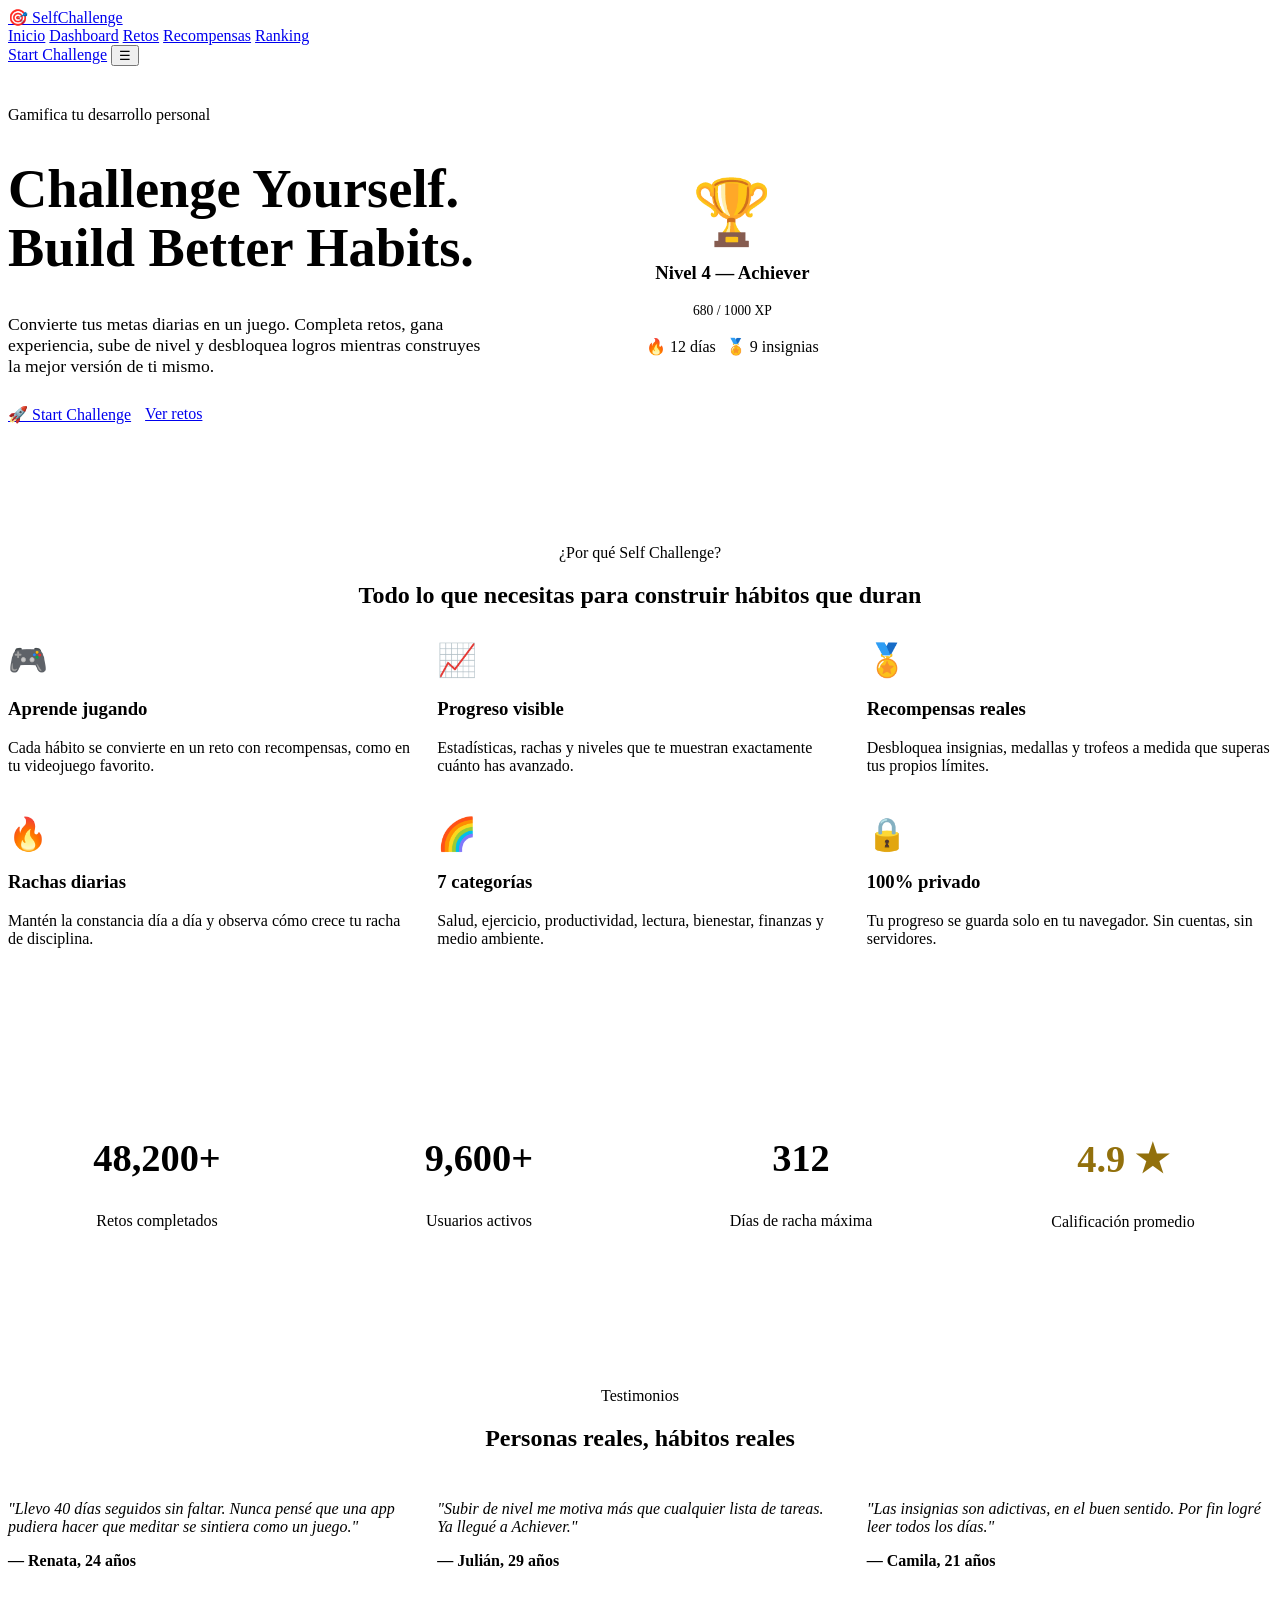
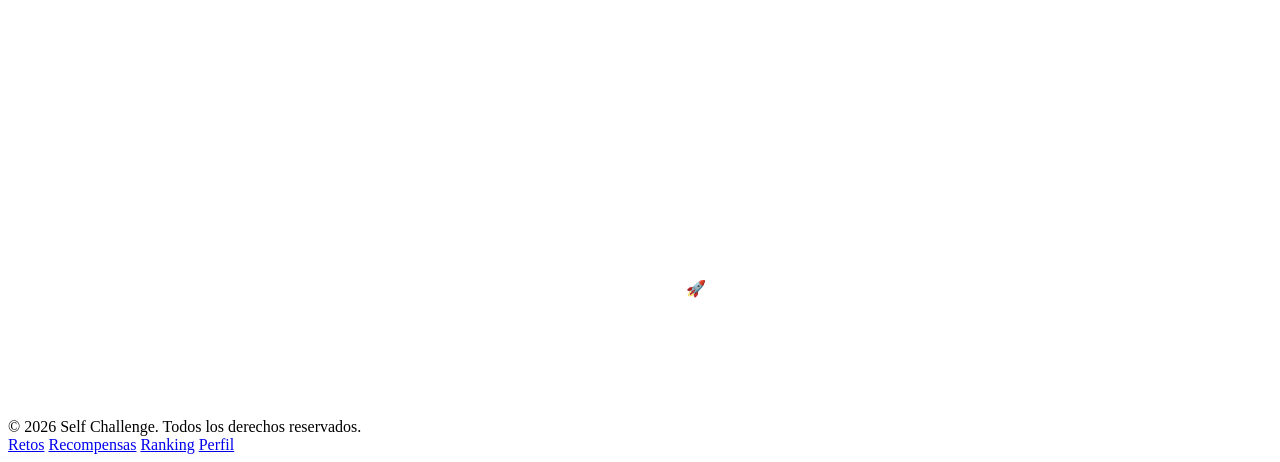
==== index.html @ 29fa6559 "Add files via upload" ====
<!DOCTYPE html>
<html lang="es">
<head>
<meta charset="UTF-8">
<meta name="viewport" content="width=device-width, initial-scale=1.0">
<title>Self Challenge — Challenge Yourself. Build Better Habits.</title>
<meta name="description" content="Construye mejores hábitos jugando. Desafíos diarios, XP, niveles y logros.">
<link rel="preconnect" href="https://fonts.googleapis.com">
<link href="https://fonts.googleapis.com/css2?family=Poppins:wght@400;500;600;700;800&display=swap" rel="stylesheet">
<link rel="stylesheet" href="css/style.css">
<link rel="stylesheet" href="css/animations.css">
<link rel="stylesheet" href="css/responsive.css">
</head>
<body>

<nav class="navbar">
  <div class="container">
    <a href="index.html" class="brand">🎯 Self<span class="dot">Challenge</span></a>
    <div class="nav-links">
      <a href="index.html">Inicio</a>
      <a href="dashboard.html">Dashboard</a>
      <a href="challenges.html">Retos</a>
      <a href="rewards.html">Recompensas</a>
      <a href="ranking.html">Ranking</a>
    </div>
    <a href="dashboard.html" class="btn btn-primary btn-sm">Start Challenge</a>
    <button class="nav-toggle" aria-label="Abrir menú">☰</button>
  </div>
</nav>

<!-- ================= HERO ================= -->
<header class="hero" style="min-height: calc(100vh - var(--nav-height)); display:flex; align-items:center; padding: 40px 0;">
  <div class="container hero-grid" style="display:grid; grid-template-columns: 1.1fr 0.9fr; gap: 48px; align-items:center;">
    <div class="reveal">
      <span class="eyebrow">Gamifica tu desarrollo personal</span>
      <h1 style="font-size: 3.4rem; line-height:1.08;">Challenge Yourself.<br>Build <span style="color:var(--color-primary)">Better</span> Habits.</h1>
      <p style="font-size:1.1rem; max-width:480px;">Convierte tus metas diarias en un juego. Completa retos, gana experiencia, sube de nivel y desbloquea logros mientras construyes la mejor versión de ti mismo.</p>
      <div class="hero-actions" style="display:flex; gap:14px; margin-top: 28px;">
        <a href="dashboard.html" class="btn btn-primary">🚀 Start Challenge</a>
        <a href="challenges.html" class="btn btn-secondary">Ver retos</a>
      </div>
    </div>
    <div class="hero-visual reveal reveal-2" style="display:flex; justify-content:center;">
      <div class="card float" style="width: 320px; padding: 32px; text-align:center;">
        <div style="font-size: 4rem;">🏆</div>
        <h3 style="margin-top:12px;">Nivel 4 — Achiever</h3>
        <div class="progress-track" style="margin: 14px 0;"><div class="progress-fill" style="width:68%"></div></div>
        <p style="margin:0; font-size:0.85rem;">680 / 1000 XP</p>
        <div style="display:flex; justify-content:center; gap:10px; margin-top:18px;">
          <span class="pill pill-success">🔥 12 días</span>
          <span class="pill pill-secondary">🏅 9 insignias</span>
        </div>
      </div>
    </div>
  </div>
</header>

<!-- ================= BENEFITS ================= -->
<section class="section" style="padding: 80px 0;">
  <div class="container">
    <div class="section-title" style="justify-content:center; text-align:center; flex-direction:column;">
      <span class="eyebrow">¿Por qué Self Challenge?</span>
      <h2>Todo lo que necesitas para construir hábitos que duran</h2>
    </div>
    <div class="benefits-grid" style="display:grid; grid-template-columns: repeat(3, 1fr); gap:24px; margin-top: 32px;">
      <div class="card card-hover reveal reveal-1">
        <div style="font-size:2rem;">🎮</div>
        <h3>Aprende jugando</h3>
        <p>Cada hábito se convierte en un reto con recompensas, como en tu videojuego favorito.</p>
      </div>
      <div class="card card-hover reveal reveal-2">
        <div style="font-size:2rem;">📈</div>
        <h3>Progreso visible</h3>
        <p>Estadísticas, rachas y niveles que te muestran exactamente cuánto has avanzado.</p>
      </div>
      <div class="card card-hover reveal reveal-3">
        <div style="font-size:2rem;">🏅</div>
        <h3>Recompensas reales</h3>
        <p>Desbloquea insignias, medallas y trofeos a medida que superas tus propios límites.</p>
      </div>
      <div class="card card-hover reveal reveal-1">
        <div style="font-size:2rem;">🔥</div>
        <h3>Rachas diarias</h3>
        <p>Mantén la constancia día a día y observa cómo crece tu racha de disciplina.</p>
      </div>
      <div class="card card-hover reveal reveal-2">
        <div style="font-size:2rem;">🌈</div>
        <h3>7 categorías</h3>
        <p>Salud, ejercicio, productividad, lectura, bienestar, finanzas y medio ambiente.</p>
      </div>
      <div class="card card-hover reveal reveal-3">
        <div style="font-size:2rem;">🔒</div>
        <h3>100% privado</h3>
        <p>Tu progreso se guarda solo en tu navegador. Sin cuentas, sin servidores.</p>
      </div>
    </div>
  </div>
</section>

<!-- ================= STATS ================= -->
<section class="section" style="padding: 60px 0; background: var(--color-surface); border-top:1px solid var(--color-border); border-bottom:1px solid var(--color-border);">
  <div class="container stats-grid" style="display:grid; grid-template-columns:repeat(4,1fr); gap:24px; text-align:center;">
    <div class="reveal reveal-1"><h2 style="font-size:2.4rem; color:var(--color-primary);">48,200+</h2><p>Retos completados</p></div>
    <div class="reveal reveal-2"><h2 style="font-size:2.4rem; color:var(--color-secondary);">9,600+</h2><p>Usuarios activos</p></div>
    <div class="reveal reveal-3"><h2 style="font-size:2.4rem; color:var(--color-success);">312</h2><p>Días de racha máxima</p></div>
    <div class="reveal reveal-4"><h2 style="font-size:2.4rem; color:#92700c;">4.9 ★</h2><p>Calificación promedio</p></div>
  </div>
</section>

<!-- ================= TESTIMONIALS ================= -->
<section class="section" style="padding: 80px 0;">
  <div class="container">
    <div class="section-title" style="justify-content:center; text-align:center; flex-direction:column;">
      <span class="eyebrow">Testimonios</span>
      <h2>Personas reales, hábitos reales</h2>
    </div>
    <div class="benefits-grid" style="display:grid; grid-template-columns:repeat(3,1fr); gap:24px; margin-top:32px;">
      <div class="card reveal reveal-1">
        <p style="color:var(--color-text); font-style:italic;">"Llevo 40 días seguidos sin faltar. Nunca pensé que una app pudiera hacer que meditar se sintiera como un juego."</p>
        <strong>— Renata, 24 años</strong>
      </div>
      <div class="card reveal reveal-2">
        <p style="color:var(--color-text); font-style:italic;">"Subir de nivel me motiva más que cualquier lista de tareas. Ya llegué a Achiever."</p>
        <strong>— Julián, 29 años</strong>
      </div>
      <div class="card reveal reveal-3">
        <p style="color:var(--color-text); font-style:italic;">"Las insignias son adictivas, en el buen sentido. Por fin logré leer todos los días."</p>
        <strong>— Camila, 21 años</strong>
      </div>
    </div>
  </div>
</section>

<!-- ================= CTA ================= -->
<section class="section" style="padding: 64px 0;">
  <div class="container card" style="background: var(--gradient-primary); color:#fff; text-align:center; padding: 56px 24px; border:none;">
    <h2 style="color:#fff;">¿Listo para empezar tu primer reto?</h2>
    <p style="color:rgba(255,255,255,0.9); max-width:520px; margin: 0 auto 24px;">Únete y transforma tus metas diarias en logros desbloqueables.</p>
    <a href="dashboard.html" class="btn" style="background:#fff; color:var(--color-primary); font-weight:700;">Start Challenge 🚀</a>
  </div>
</section>

<footer class="footer">
  <div class="container">
    <span>© 2026 Self Challenge. Todos los derechos reservados.</span>
    <div class="footer-links">
      <a href="challenges.html">Retos</a>
      <a href="rewards.html">Recompensas</a>
      <a href="ranking.html">Ranking</a>
      <a href="profile.html">Perfil</a>
    </div>
  </div>
</footer>

<script src="js/storage.js"></script>
<script src="js/app.js"></script>
</body>
</html>
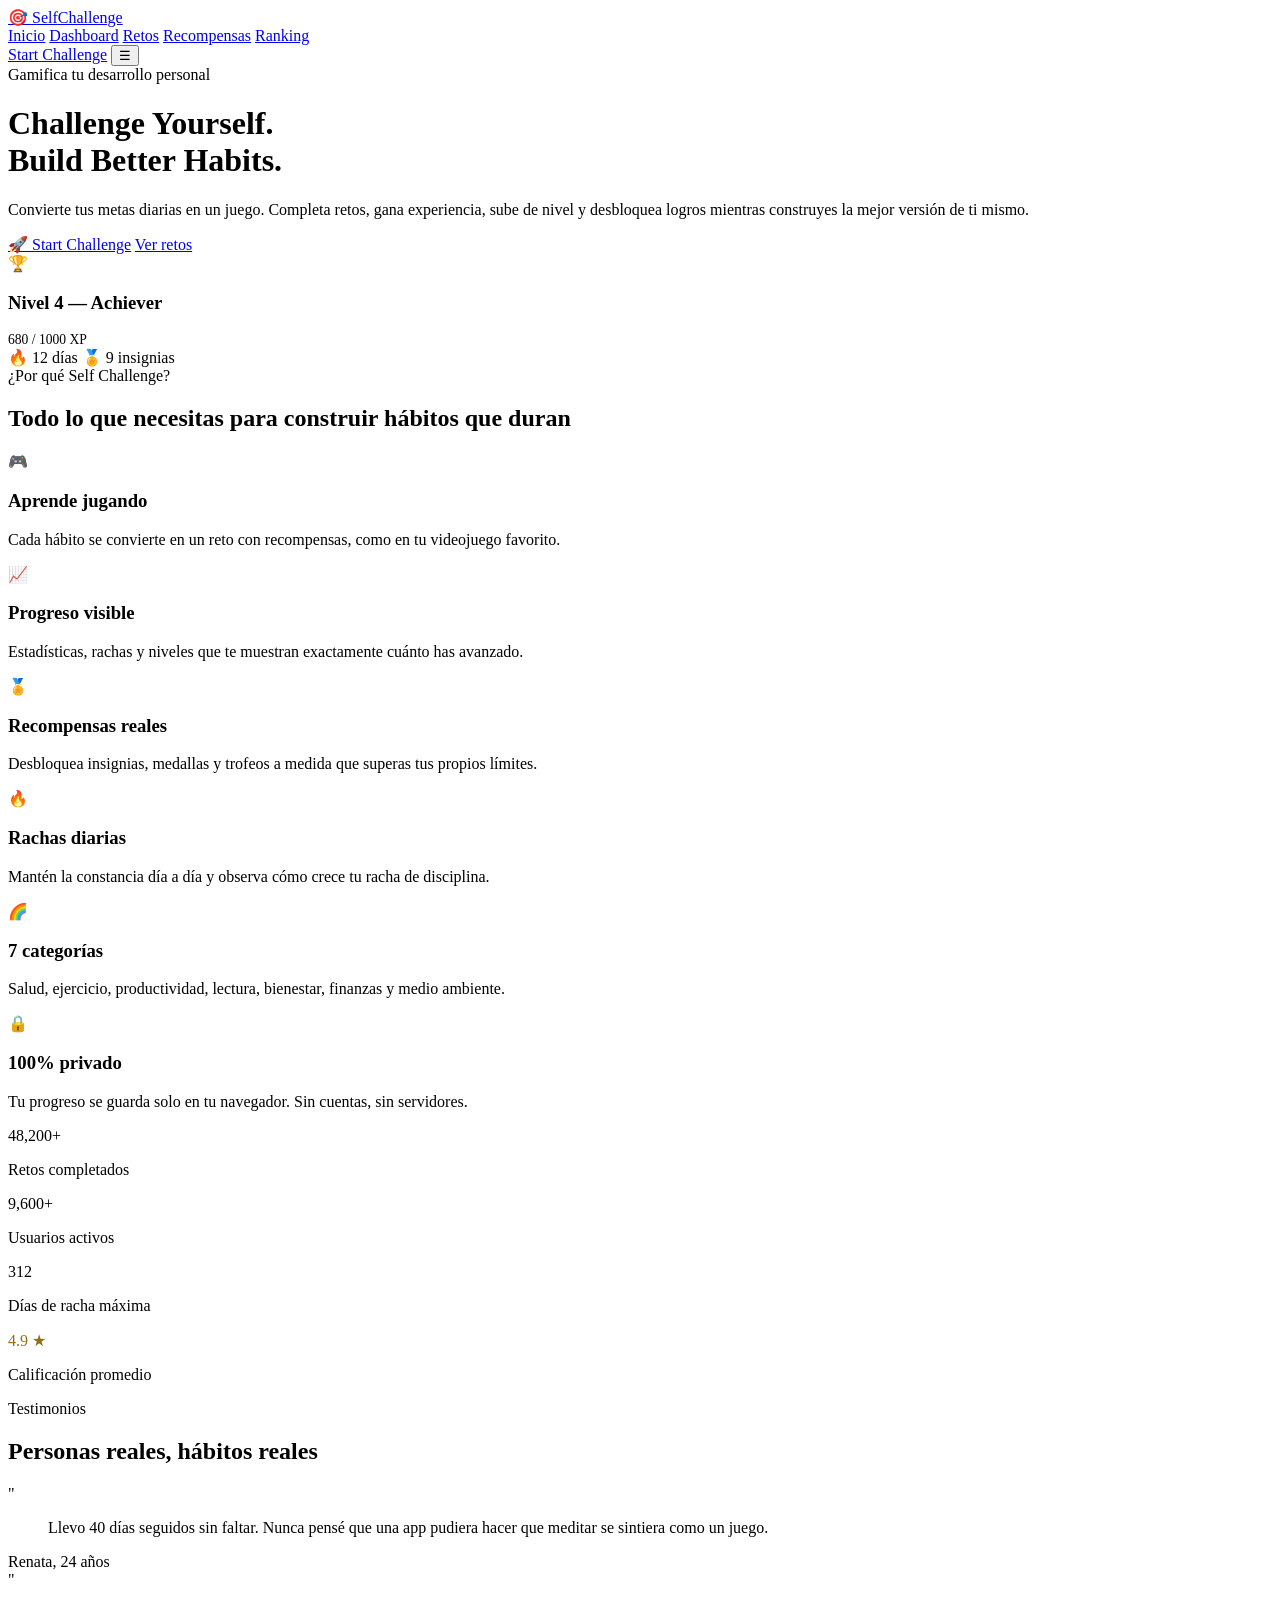
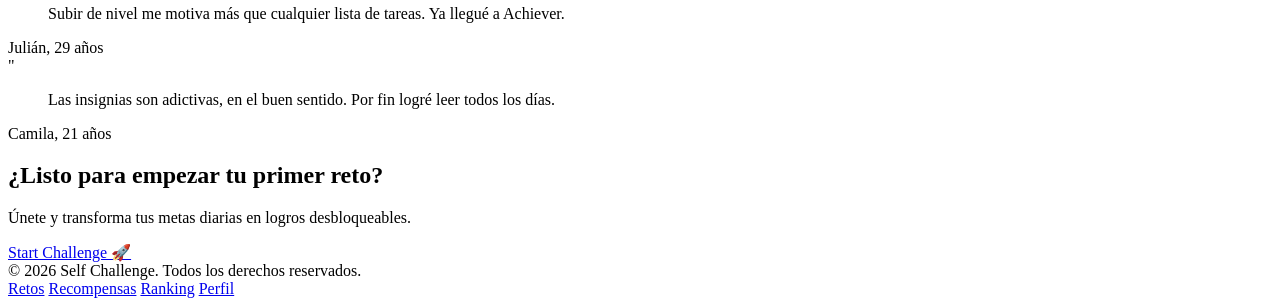
==== commit 531b7ca1: "Update index.html" ====
--- a/index.html
+++ b/index.html
@@ -29,24 +29,24 @@
 </nav>
 
 <!-- ================= HERO ================= -->
-<header class="hero" style="min-height: calc(100vh - var(--nav-height)); display:flex; align-items:center; padding: 40px 0;">
-  <div class="container hero-grid" style="display:grid; grid-template-columns: 1.1fr 0.9fr; gap: 48px; align-items:center;">
+<header class="hero">
+  <div class="container hero-grid">
     <div class="reveal">
       <span class="eyebrow">Gamifica tu desarrollo personal</span>
-      <h1 style="font-size: 3.4rem; line-height:1.08;">Challenge Yourself.<br>Build <span style="color:var(--color-primary)">Better</span> Habits.</h1>
-      <p style="font-size:1.1rem; max-width:480px;">Convierte tus metas diarias en un juego. Completa retos, gana experiencia, sube de nivel y desbloquea logros mientras construyes la mejor versión de ti mismo.</p>
-      <div class="hero-actions" style="display:flex; gap:14px; margin-top: 28px;">
+      <h1>Challenge Yourself.<br>Build <span style="color:var(--color-primary)">Better</span> Habits.</h1>
+      <p class="lead">Convierte tus metas diarias en un juego. Completa retos, gana experiencia, sube de nivel y desbloquea logros mientras construyes la mejor versión de ti mismo.</p>
+      <div class="hero-actions">
         <a href="dashboard.html" class="btn btn-primary">🚀 Start Challenge</a>
         <a href="challenges.html" class="btn btn-secondary">Ver retos</a>
       </div>
     </div>
-    <div class="hero-visual reveal reveal-2" style="display:flex; justify-content:center;">
-      <div class="card float" style="width: 320px; padding: 32px; text-align:center;">
-        <div style="font-size: 4rem;">🏆</div>
-        <h3 style="margin-top:12px;">Nivel 4 — Achiever</h3>
-        <div class="progress-track" style="margin: 14px 0;"><div class="progress-fill" style="width:68%"></div></div>
-        <p style="margin:0; font-size:0.85rem;">680 / 1000 XP</p>
-        <div style="display:flex; justify-content:center; gap:10px; margin-top:18px;">
+    <div class="hero-visual reveal reveal-2">
+      <div class="card hero-card float">
+        <div class="hero-card-icon">🏆</div>
+        <h3>Nivel 4 — Achiever</h3>
+        <div class="progress-track"><div class="progress-fill" style="width:68%"></div></div>
+        <p style="margin:10px 0 0; font-size:0.85rem;">680 / 1000 XP</p>
+        <div class="hero-card-pills">
           <span class="pill pill-success">🔥 12 días</span>
           <span class="pill pill-secondary">🏅 9 insignias</span>
         </div>
@@ -56,40 +56,40 @@
 </header>
 
 <!-- ================= BENEFITS ================= -->
-<section class="section" style="padding: 80px 0;">
+<section class="section">
   <div class="container">
-    <div class="section-title" style="justify-content:center; text-align:center; flex-direction:column;">
+    <div class="section-header">
       <span class="eyebrow">¿Por qué Self Challenge?</span>
       <h2>Todo lo que necesitas para construir hábitos que duran</h2>
     </div>
-    <div class="benefits-grid" style="display:grid; grid-template-columns: repeat(3, 1fr); gap:24px; margin-top: 32px;">
-      <div class="card card-hover reveal reveal-1">
-        <div style="font-size:2rem;">🎮</div>
+    <div class="benefits-grid">
+      <div class="card card-hover benefit-card reveal reveal-1">
+        <div class="icon-chip">🎮</div>
         <h3>Aprende jugando</h3>
         <p>Cada hábito se convierte en un reto con recompensas, como en tu videojuego favorito.</p>
       </div>
-      <div class="card card-hover reveal reveal-2">
-        <div style="font-size:2rem;">📈</div>
+      <div class="card card-hover benefit-card reveal reveal-2">
+        <div class="icon-chip blue">📈</div>
         <h3>Progreso visible</h3>
         <p>Estadísticas, rachas y niveles que te muestran exactamente cuánto has avanzado.</p>
       </div>
-      <div class="card card-hover reveal reveal-3">
-        <div style="font-size:2rem;">🏅</div>
+      <div class="card card-hover benefit-card reveal reveal-3">
+        <div class="icon-chip amber">🏅</div>
         <h3>Recompensas reales</h3>
         <p>Desbloquea insignias, medallas y trofeos a medida que superas tus propios límites.</p>
       </div>
-      <div class="card card-hover reveal reveal-1">
-        <div style="font-size:2rem;">🔥</div>
+      <div class="card card-hover benefit-card reveal reveal-1">
+        <div class="icon-chip amber">🔥</div>
         <h3>Rachas diarias</h3>
         <p>Mantén la constancia día a día y observa cómo crece tu racha de disciplina.</p>
       </div>
-      <div class="card card-hover reveal reveal-2">
-        <div style="font-size:2rem;">🌈</div>
+      <div class="card card-hover benefit-card reveal reveal-2">
+        <div class="icon-chip blue">🌈</div>
         <h3>7 categorías</h3>
         <p>Salud, ejercicio, productividad, lectura, bienestar, finanzas y medio ambiente.</p>
       </div>
-      <div class="card card-hover reveal reveal-3">
-        <div style="font-size:2rem;">🔒</div>
+      <div class="card card-hover benefit-card reveal reveal-3">
+        <div class="icon-chip">🔒</div>
         <h3>100% privado</h3>
         <p>Tu progreso se guarda solo en tu navegador. Sin cuentas, sin servidores.</p>
       </div>
@@ -98,45 +98,48 @@
 </section>
 
 <!-- ================= STATS ================= -->
-<section class="section" style="padding: 60px 0; background: var(--color-surface); border-top:1px solid var(--color-border); border-bottom:1px solid var(--color-border);">
-  <div class="container stats-grid" style="display:grid; grid-template-columns:repeat(4,1fr); gap:24px; text-align:center;">
-    <div class="reveal reveal-1"><h2 style="font-size:2.4rem; color:var(--color-primary);">48,200+</h2><p>Retos completados</p></div>
-    <div class="reveal reveal-2"><h2 style="font-size:2.4rem; color:var(--color-secondary);">9,600+</h2><p>Usuarios activos</p></div>
-    <div class="reveal reveal-3"><h2 style="font-size:2.4rem; color:var(--color-success);">312</h2><p>Días de racha máxima</p></div>
-    <div class="reveal reveal-4"><h2 style="font-size:2.4rem; color:#92700c;">4.9 ★</h2><p>Calificación promedio</p></div>
+<section class="section section-alt">
+  <div class="container stats-row">
+    <div class="stat-block reveal reveal-1"><div class="stat-number" style="color:var(--color-primary);">48,200+</div><p>Retos completados</p></div>
+    <div class="stat-block reveal reveal-2"><div class="stat-number" style="color:var(--color-secondary);">9,600+</div><p>Usuarios activos</p></div>
+    <div class="stat-block reveal reveal-3"><div class="stat-number" style="color:var(--color-success);">312</div><p>Días de racha máxima</p></div>
+    <div class="stat-block reveal reveal-4"><div class="stat-number" style="color:#92700c;">4.9 ★</div><p>Calificación promedio</p></div>
   </div>
 </section>
 
 <!-- ================= TESTIMONIALS ================= -->
-<section class="section" style="padding: 80px 0;">
+<section class="section">
   <div class="container">
-    <div class="section-title" style="justify-content:center; text-align:center; flex-direction:column;">
+    <div class="section-header">
       <span class="eyebrow">Testimonios</span>
       <h2>Personas reales, hábitos reales</h2>
     </div>
-    <div class="benefits-grid" style="display:grid; grid-template-columns:repeat(3,1fr); gap:24px; margin-top:32px;">
-      <div class="card reveal reveal-1">
-        <p style="color:var(--color-text); font-style:italic;">"Llevo 40 días seguidos sin faltar. Nunca pensé que una app pudiera hacer que meditar se sintiera como un juego."</p>
-        <strong>— Renata, 24 años</strong>
+    <div class="testimonial-grid">
+      <div class="card testimonial-card reveal reveal-1">
+        <span class="quote-mark">"</span>
+        <blockquote>Llevo 40 días seguidos sin faltar. Nunca pensé que una app pudiera hacer que meditar se sintiera como un juego.</blockquote>
+        <footer>Renata, 24 años</footer>
       </div>
-      <div class="card reveal reveal-2">
-        <p style="color:var(--color-text); font-style:italic;">"Subir de nivel me motiva más que cualquier lista de tareas. Ya llegué a Achiever."</p>
-        <strong>— Julián, 29 años</strong>
+      <div class="card testimonial-card reveal reveal-2">
+        <span class="quote-mark">"</span>
+        <blockquote>Subir de nivel me motiva más que cualquier lista de tareas. Ya llegué a Achiever.</blockquote>
+        <footer>Julián, 29 años</footer>
       </div>
-      <div class="card reveal reveal-3">
-        <p style="color:var(--color-text); font-style:italic;">"Las insignias son adictivas, en el buen sentido. Por fin logré leer todos los días."</p>
-        <strong>— Camila, 21 años</strong>
+      <div class="card testimonial-card reveal reveal-3">
+        <span class="quote-mark">"</span>
+        <blockquote>Las insignias son adictivas, en el buen sentido. Por fin logré leer todos los días.</blockquote>
+        <footer>Camila, 21 años</footer>
       </div>
     </div>
   </div>
 </section>
 
 <!-- ================= CTA ================= -->
-<section class="section" style="padding: 64px 0;">
-  <div class="container card" style="background: var(--gradient-primary); color:#fff; text-align:center; padding: 56px 24px; border:none;">
-    <h2 style="color:#fff;">¿Listo para empezar tu primer reto?</h2>
-    <p style="color:rgba(255,255,255,0.9); max-width:520px; margin: 0 auto 24px;">Únete y transforma tus metas diarias en logros desbloqueables.</p>
-    <a href="dashboard.html" class="btn" style="background:#fff; color:var(--color-primary); font-weight:700;">Start Challenge 🚀</a>
+<section class="section" style="padding-top:0;">
+  <div class="container card cta-banner">
+    <h2>¿Listo para empezar tu primer reto?</h2>
+    <p>Únete y transforma tus metas diarias en logros desbloqueables.</p>
+    <a href="dashboard.html" class="btn btn-primary">Start Challenge 🚀</a>
   </div>
 </section>
 
